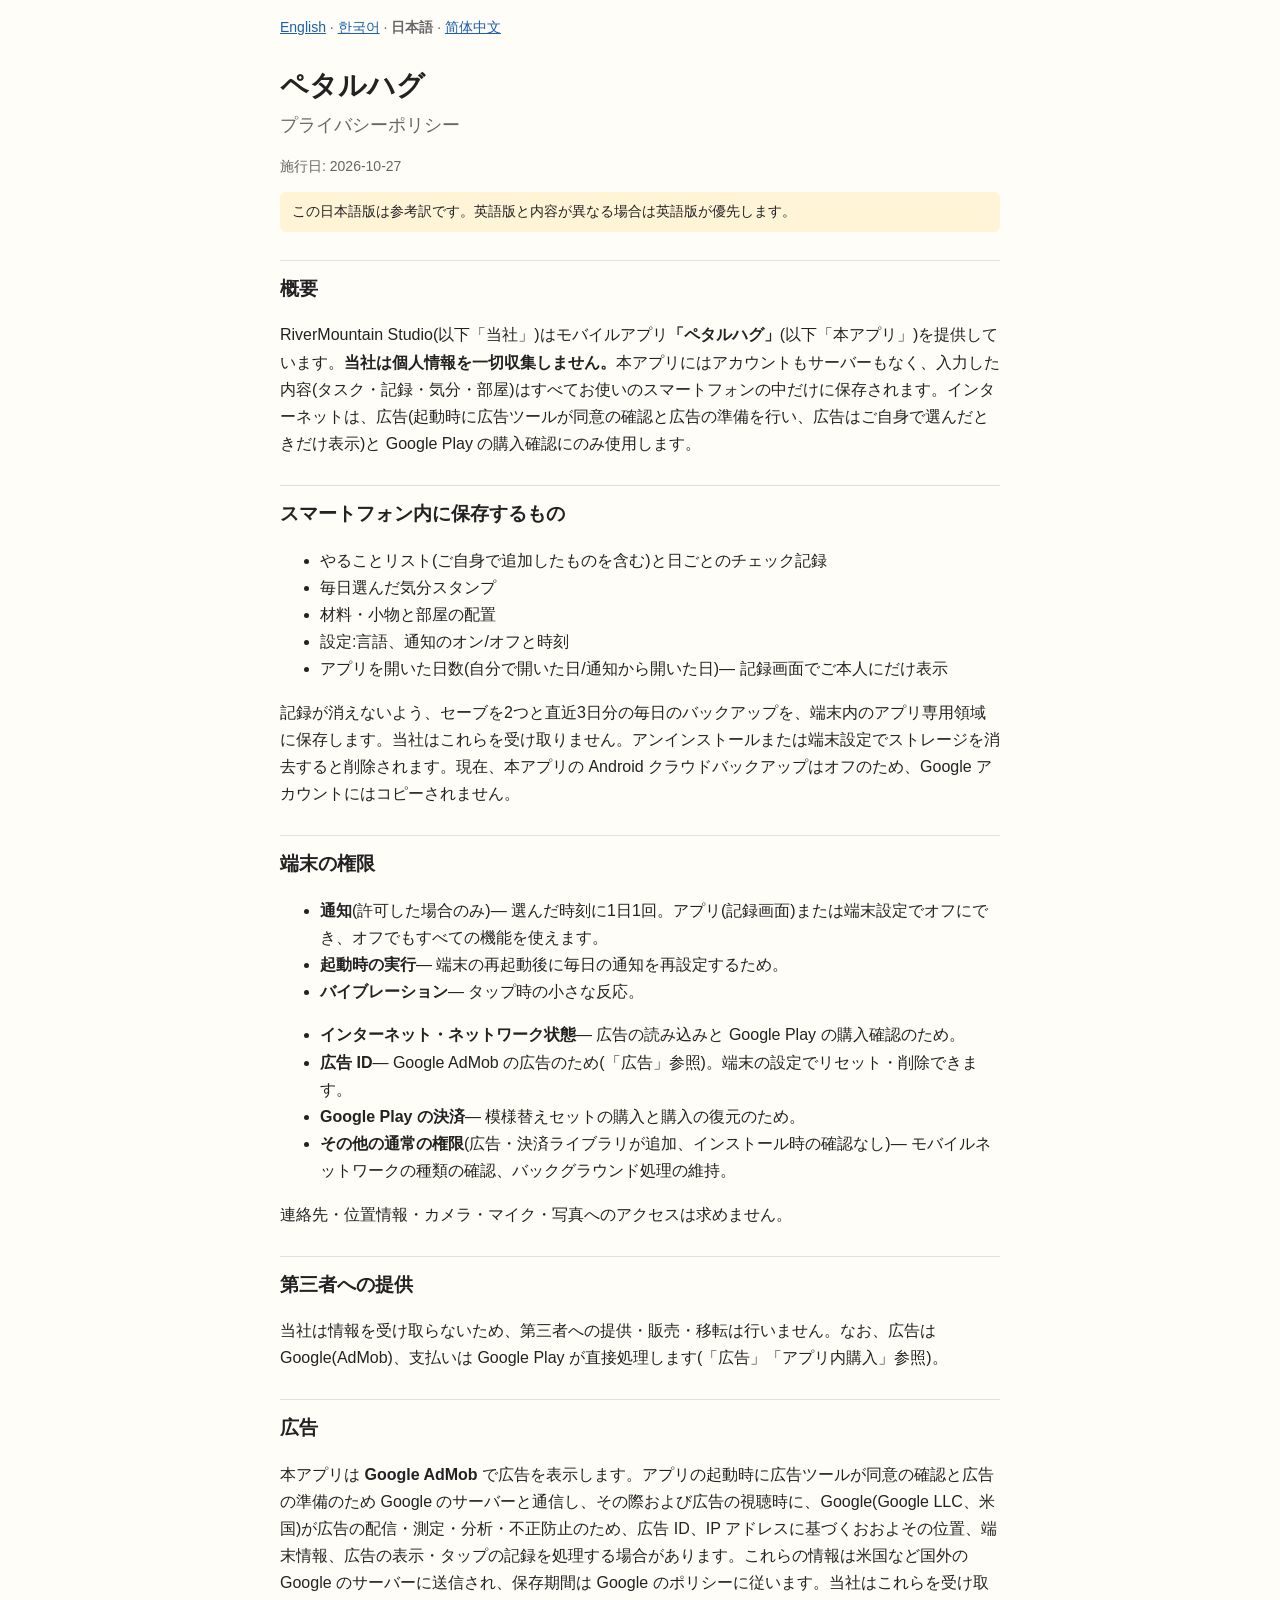
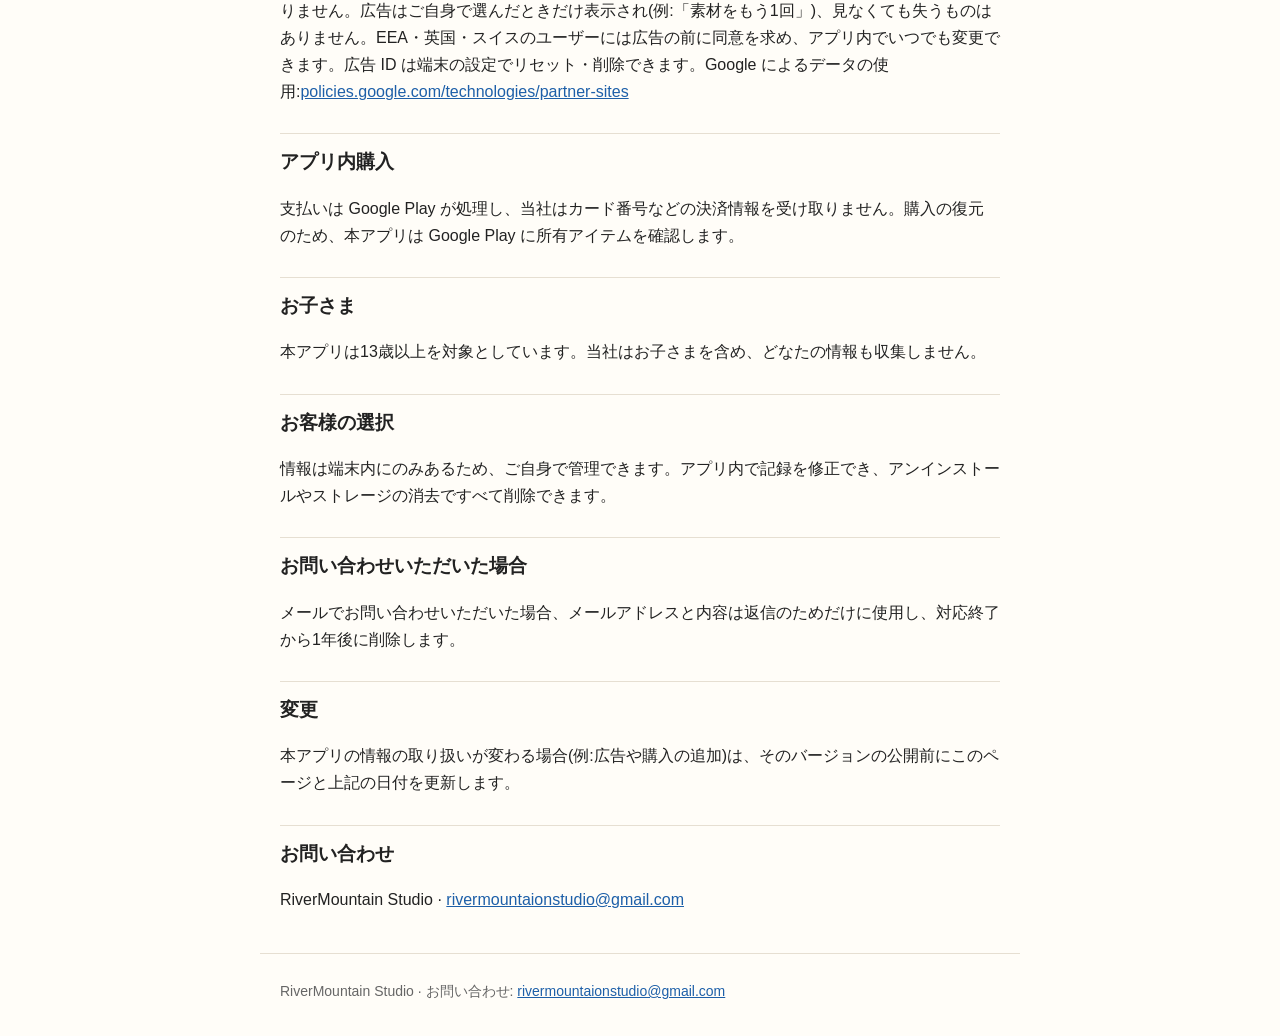
==== ja.html @ 533d4680 "Privacy policy (en/ko/ja/zh)" ====
<!doctype html>
<html lang="ja">
<head>
<meta charset="utf-8">
<meta name="viewport" content="width=device-width, initial-scale=1">
<meta name="robots" content="index,follow">
<title>ペタルハグ — プライバシーポリシー</title>
<link rel="stylesheet" href="style.css">
</head>
<body>
<header>
<nav class="langs" aria-label="Language"><a href="index.html" hreflang="en">English</a> · <a href="ko.html" hreflang="ko">한국어</a> · <strong>日本語</strong> · <a href="zh.html" hreflang="zh-Hans">简体中文</a></nav>
</header>
<main>
<h1>ペタルハグ<br><span class="sub">プライバシーポリシー</span></h1>
<p class="date">施行日: 2026-10-27</p>
<p class="note">この日本語版は参考訳です。英語版と内容が異なる場合は英語版が優先します。</p>
<section>
<h2>概要</h2>
<p>RiverMountain Studio(以下「当社」)はモバイルアプリ<strong>「ペタルハグ」</strong>(以下「本アプリ」)を提供しています。<strong>当社は個人情報を一切収集しません。</strong>本アプリにはアカウントもサーバーもなく、入力した内容(タスク・記録・気分・部屋)はすべてお使いのスマートフォンの中だけに保存されます。インターネットは、広告(起動時に広告ツールが同意の確認と広告の準備を行い、広告はご自身で選んだときだけ表示)と Google Play の購入確認にのみ使用します。</p>
</section>
<section>
<h2>スマートフォン内に保存するもの</h2>
<ul><li>やることリスト(ご自身で追加したものを含む)と日ごとのチェック記録</li><li>毎日選んだ気分スタンプ</li><li>材料・小物と部屋の配置</li><li>設定:言語、通知のオン/オフと時刻</li><li>アプリを開いた日数(自分で開いた日/通知から開いた日)— 記録画面でご本人にだけ表示</li></ul><p>記録が消えないよう、セーブを2つと直近3日分の毎日のバックアップを、端末内のアプリ専用領域に保存します。当社はこれらを受け取りません。アンインストールまたは端末設定でストレージを消去すると削除されます。現在、本アプリの Android クラウドバックアップはオフのため、Google アカウントにはコピーされません。</p>
</section>
<section>
<h2>端末の権限</h2>
<ul><li><strong>通知</strong>(許可した場合のみ)— 選んだ時刻に1日1回。アプリ(記録画面)または端末設定でオフにでき、オフでもすべての機能を使えます。</li><li><strong>起動時の実行</strong>— 端末の再起動後に毎日の通知を再設定するため。</li><li><strong>バイブレーション</strong>— タップ時の小さな反応。</li></ul><ul><li><strong>インターネット・ネットワーク状態</strong>— 広告の読み込みと Google Play の購入確認のため。</li><li><strong>広告 ID</strong>— Google AdMob の広告のため(「広告」参照)。端末の設定でリセット・削除できます。</li><li><strong>Google Play の決済</strong>— 模様替えセットの購入と購入の復元のため。</li><li><strong>その他の通常の権限</strong>(広告・決済ライブラリが追加、インストール時の確認なし)— モバイルネットワークの種類の確認、バックグラウンド処理の維持。</li></ul><p>連絡先・位置情報・カメラ・マイク・写真へのアクセスは求めません。</p>
</section>
<section>
<h2>第三者への提供</h2>
<p>当社は情報を受け取らないため、第三者への提供・販売・移転は行いません。なお、広告は Google(AdMob)、支払いは Google Play が直接処理します(「広告」「アプリ内購入」参照)。</p>
</section>
<section data-when="ads">
<h2>広告</h2>
<p>本アプリは <strong>Google AdMob</strong> で広告を表示します。アプリの起動時に広告ツールが同意の確認と広告の準備のため Google のサーバーと通信し、その際および広告の視聴時に、Google(Google LLC、米国)が広告の配信・測定・分析・不正防止のため、広告 ID、IP アドレスに基づくおおよその位置、端末情報、広告の表示・タップの記録を処理する場合があります。これらの情報は米国など国外の Google のサーバーに送信され、保存期間は Google のポリシーに従います。当社はこれらを受け取りません。広告はご自身で選んだときだけ表示され(例:「素材をもう1回」)、見なくても失うものはありません。EEA・英国・スイスのユーザーには広告の前に同意を求め、アプリ内でいつでも変更できます。広告 ID は端末の設定でリセット・削除できます。Google によるデータの使用:<a href="https://policies.google.com/technologies/partner-sites">policies.google.com/technologies/partner-sites</a></p>
</section>
<section data-when="purchases">
<h2>アプリ内購入</h2>
<p>支払いは Google Play が処理し、当社はカード番号などの決済情報を受け取りません。購入の復元のため、本アプリは Google Play に所有アイテムを確認します。</p>
</section>
<section hidden data-when="cloudbackup">
<h2>クラウドバックアップ</h2>
<p>端末で Android のバックアップがオンの場合、新しい端末で復元できるよう、Android が本アプリのセーブをお客様の Google アカウントにバックアップすることがあります。これは Google アカウントの設定に従い Google が処理し、当社は閲覧できません。</p>
</section>
<section>
<h2>お子さま</h2>
<p>本アプリは13歳以上を対象としています。当社はお子さまを含め、どなたの情報も収集しません。</p>
</section>
<section>
<h2>お客様の選択</h2>
<p>情報は端末内にのみあるため、ご自身で管理できます。アプリ内で記録を修正でき、アンインストールやストレージの消去ですべて削除できます。</p>
</section>
<section>
<h2>お問い合わせいただいた場合</h2>
<p>メールでお問い合わせいただいた場合、メールアドレスと内容は返信のためだけに使用し、対応終了から1年後に削除します。</p>
</section>
<section>
<h2>変更</h2>
<p>本アプリの情報の取り扱いが変わる場合(例:広告や購入の追加)は、そのバージョンの公開前にこのページと上記の日付を更新します。</p>
</section>
<section>
<h2>お問い合わせ</h2>
<p>RiverMountain Studio · <a href="mailto:rivermountaionstudio@gmail.com">rivermountaionstudio@gmail.com</a></p>
</section>
</main>
<footer>
<p>RiverMountain Studio · お問い合わせ: <a href="mailto:rivermountaionstudio@gmail.com">rivermountaionstudio@gmail.com</a></p>
</footer>
</body>
</html>
---- style.css ----
/* No external fonts or scripts on purpose (privacy page must not track). */
:root { color-scheme: light dark; --fg:#222; --bg:#fffdf8; --muted:#666; --line:#e6dfd2; --link:#1d5fa8; --note:#fff4d6; }
@media (prefers-color-scheme: dark) { :root { --fg:#eee; --bg:#1b1a18; --muted:#aaa; --line:#3a3630; --link:#8cc0ff; --note:#3a3220; } }
* { box-sizing: border-box; }
body { margin:0; background:var(--bg); color:var(--fg); font: 16px/1.7 -apple-system, BlinkMacSystemFont, "Segoe UI", "Apple SD Gothic Neo", "Malgun Gothic", "Hiragino Sans", "Yu Gothic", "PingFang SC", "Microsoft YaHei", sans-serif; }
header, main, footer { max-width: 760px; margin: 0 auto; padding: 0 20px; }
header { padding-top: 16px; }
.langs { font-size: 14px; color: var(--muted); }
a { color: var(--link); }
h1 { font-size: 28px; line-height: 1.3; margin: 28px 0 8px; }
h1 .sub { font-size: 18px; font-weight: 500; color: var(--muted); }
h2 { font-size: 19px; margin: 28px 0 6px; padding-top: 12px; border-top: 1px solid var(--line); }
.date, .crumb, .small { font-size: 14px; color: var(--muted); }
.note { background: var(--note); padding: 8px 12px; border-radius: 6px; font-size: 14px; }
ul.products { padding-left: 20px; }
ul.products li { margin: 10px 0; }
code { font-size: 15px; }
footer { margin: 40px auto 32px; padding-top: 12px; border-top: 1px solid var(--line); font-size: 14px; color: var(--muted); }
main, footer { overflow-wrap: anywhere; }
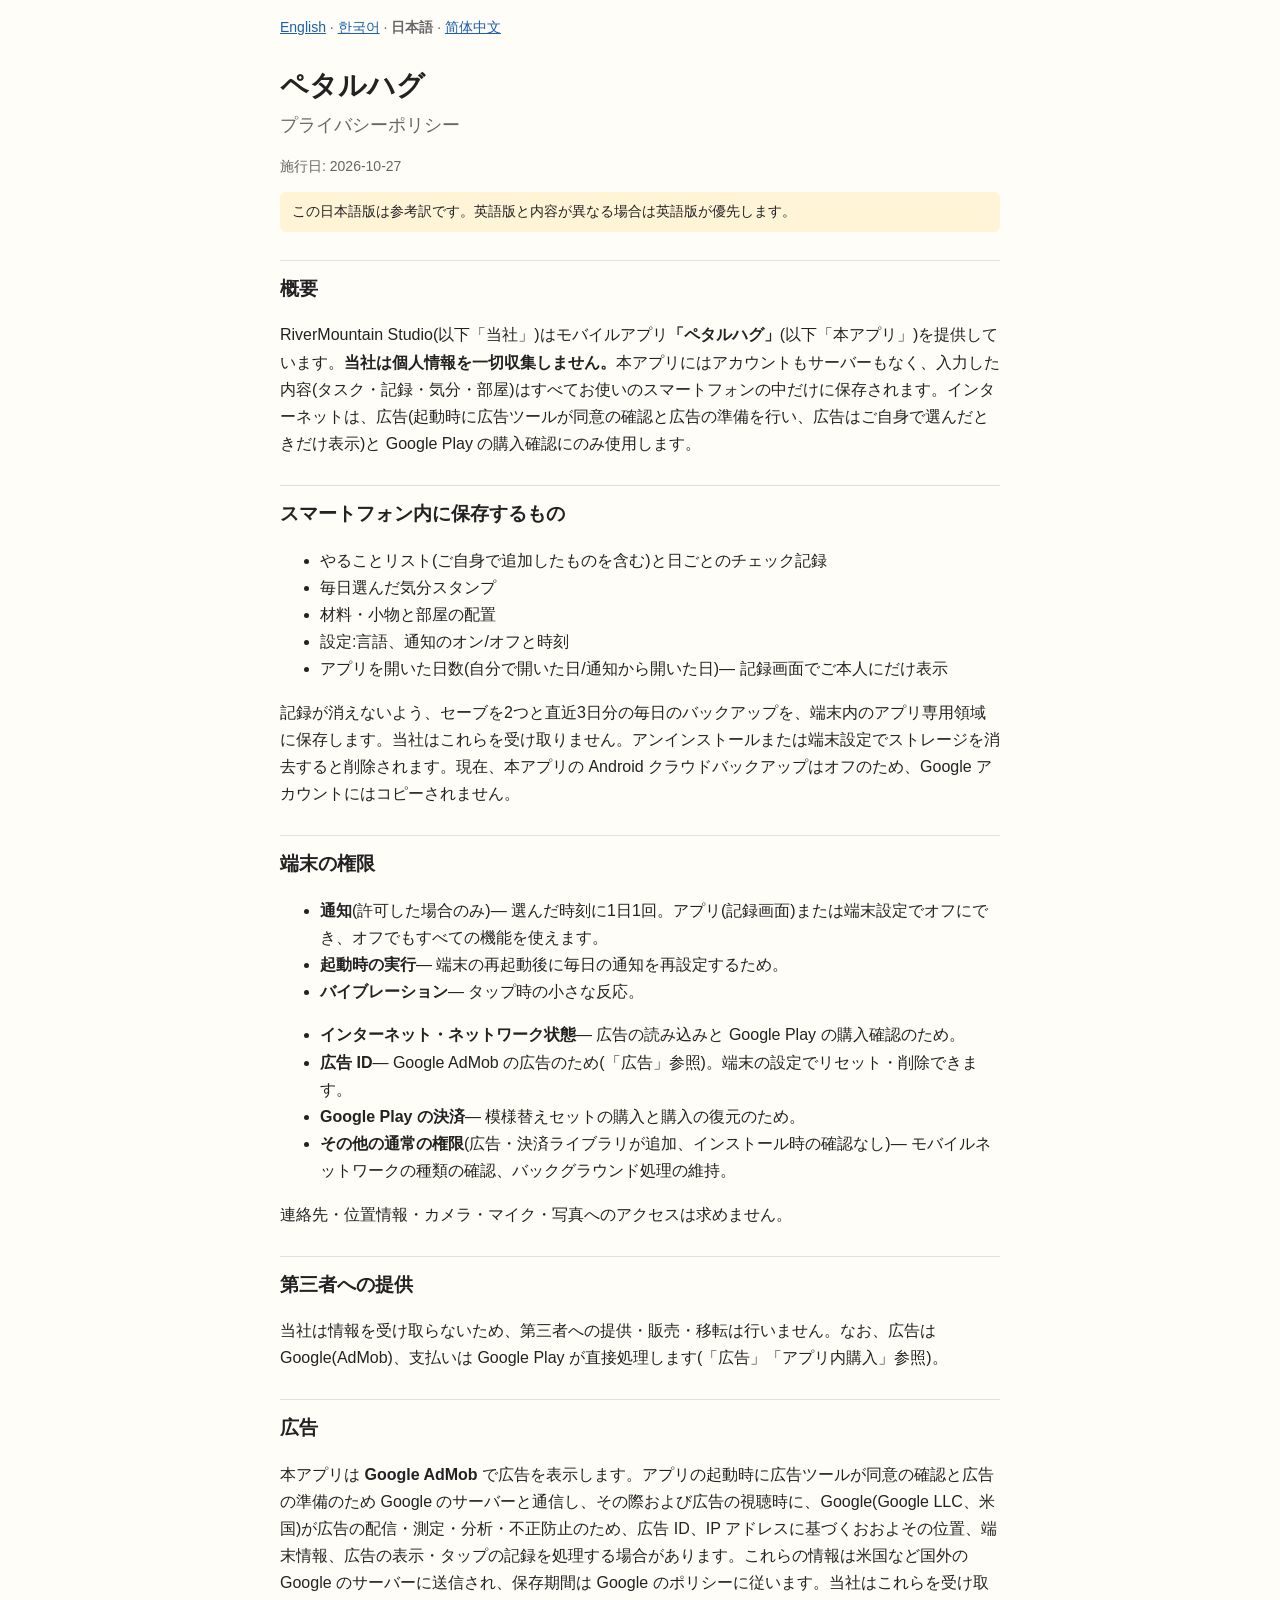
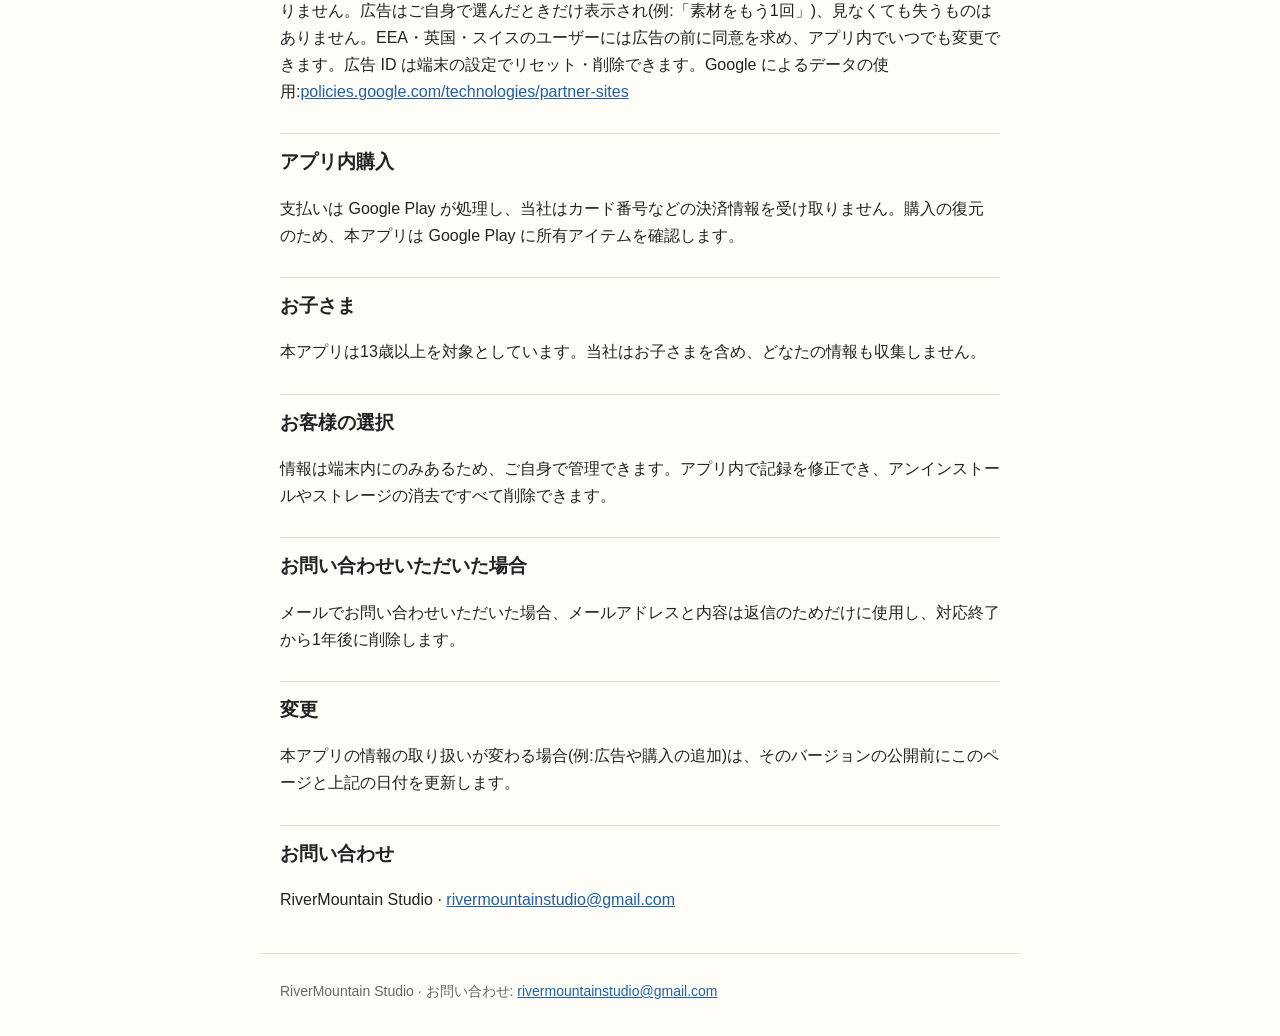
==== commit 69e08161: "Contact email" ====
--- a/ja.html
+++ b/ja.html
@@ -61,11 +61,11 @@
 </section>
 <section>
 <h2>お問い合わせ</h2>
-<p>RiverMountain Studio · <a href="mailto:rivermountaionstudio@gmail.com">rivermountaionstudio@gmail.com</a></p>
+<p>RiverMountain Studio · <a href="mailto:rivermountainstudio@gmail.com">rivermountainstudio@gmail.com</a></p>
 </section>
 </main>
 <footer>
-<p>RiverMountain Studio · お問い合わせ: <a href="mailto:rivermountaionstudio@gmail.com">rivermountaionstudio@gmail.com</a></p>
+<p>RiverMountain Studio · お問い合わせ: <a href="mailto:rivermountainstudio@gmail.com">rivermountainstudio@gmail.com</a></p>
 </footer>
 </body>
 </html>
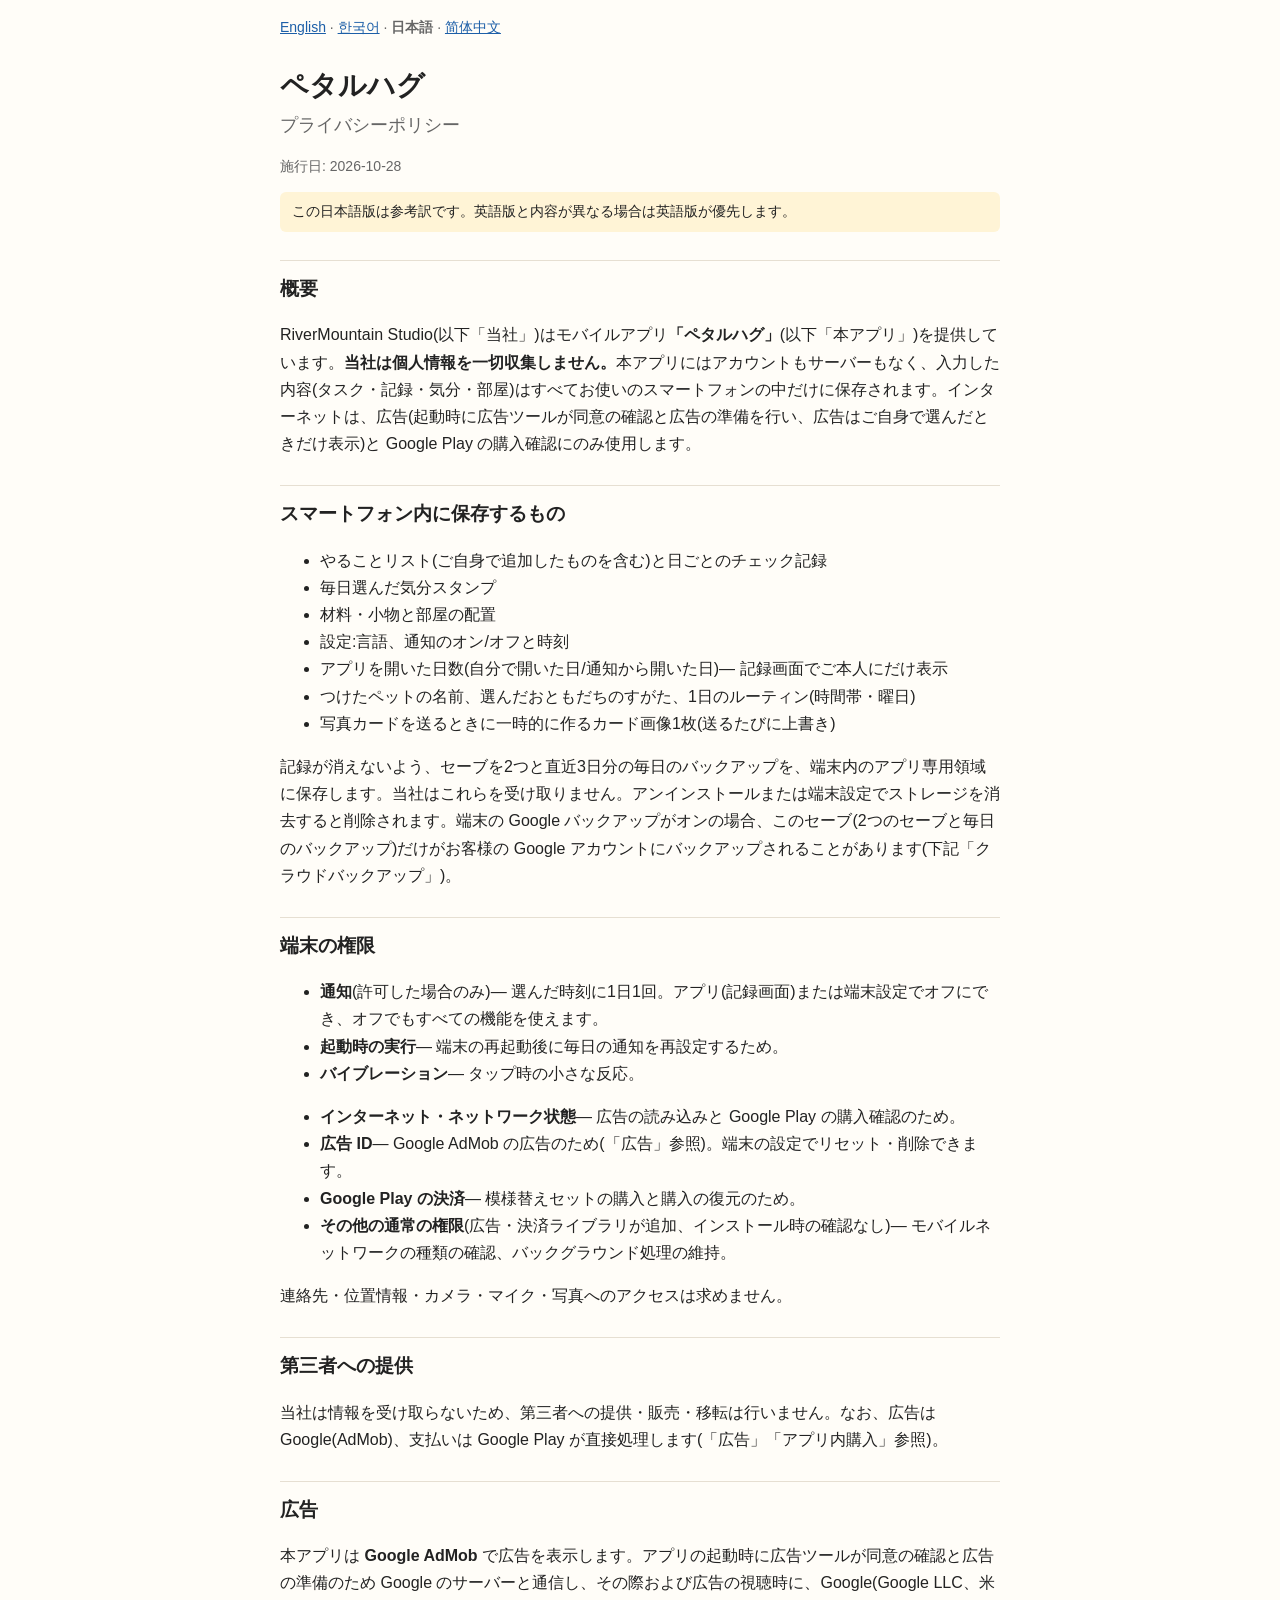
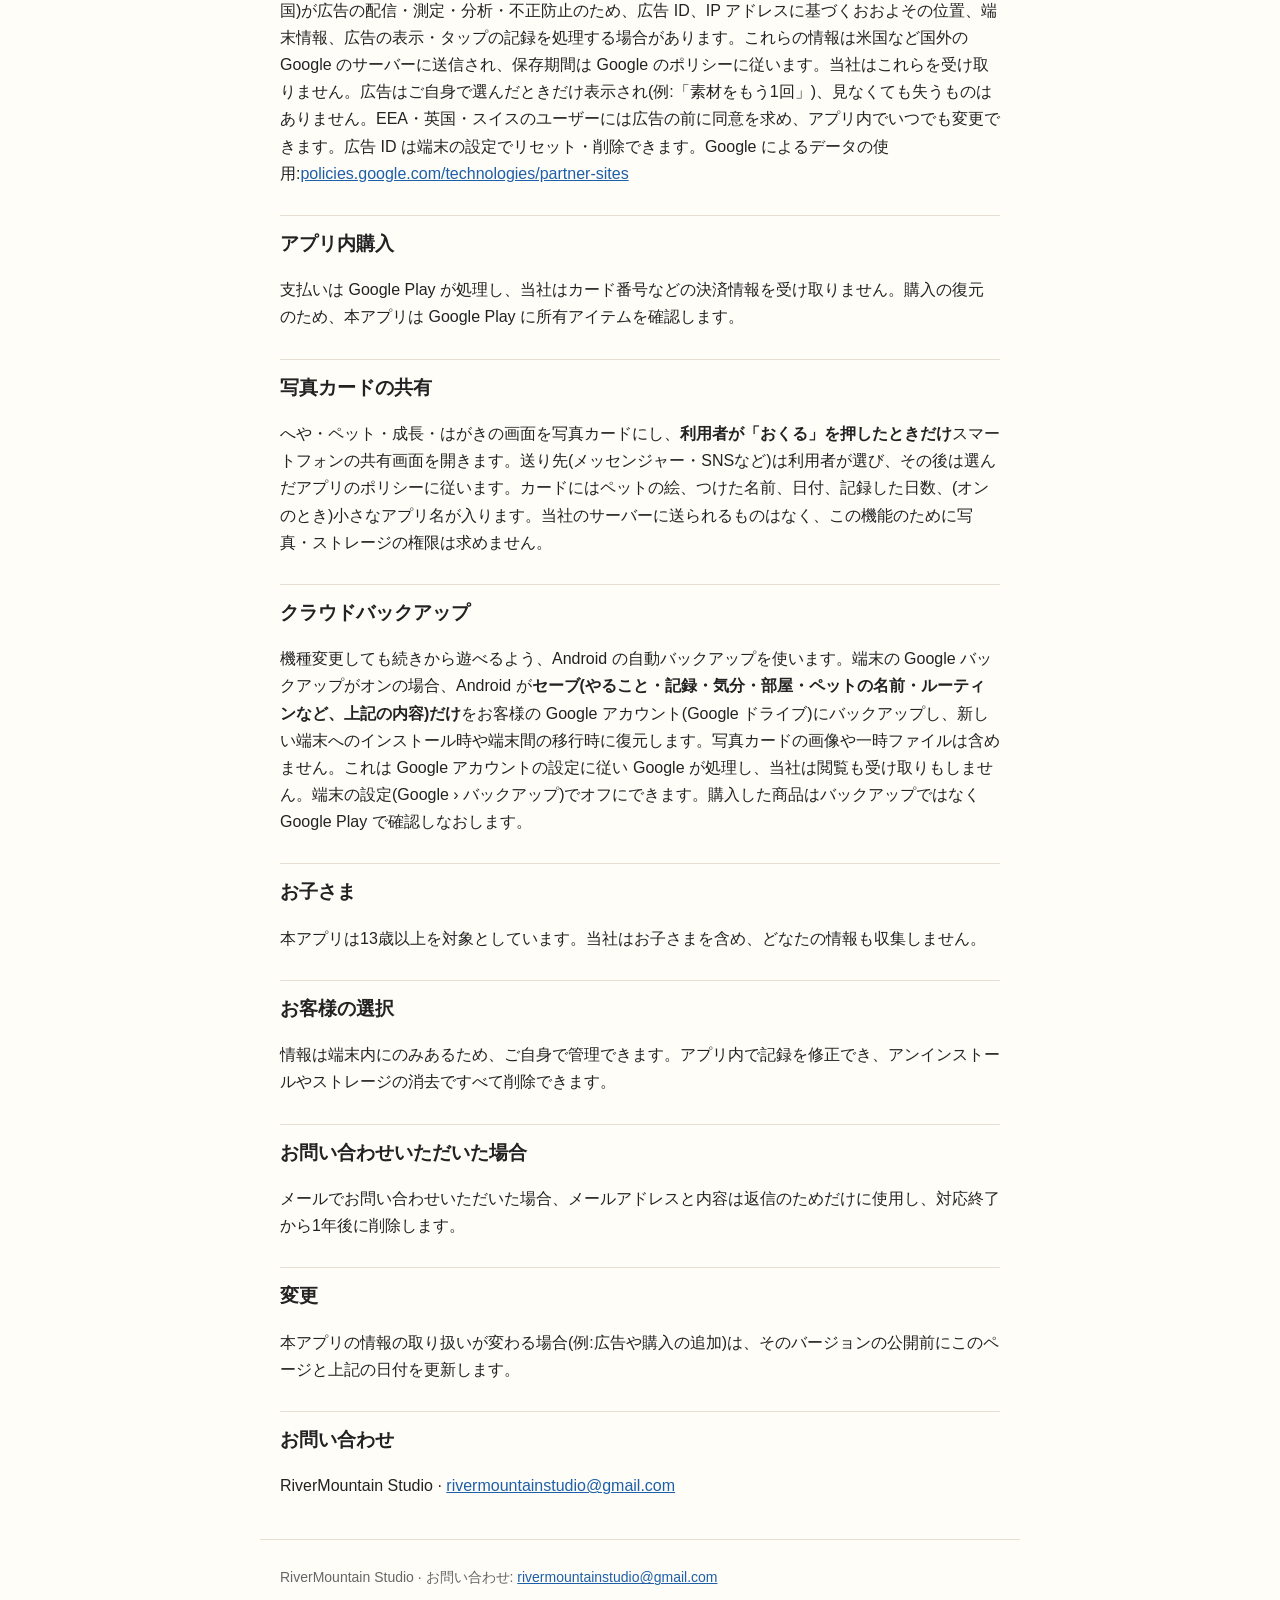
==== commit e78d757a: "Privacy policy: routines, pet names, share cards, auto backup" ====
--- a/ja.html
+++ b/ja.html
@@ -13,7 +13,7 @@
 </header>
 <main>
 <h1>ペタルハグ<br><span class="sub">プライバシーポリシー</span></h1>
-<p class="date">施行日: 2026-10-27</p>
+<p class="date">施行日: 2026-10-28</p>
 <p class="note">この日本語版は参考訳です。英語版と内容が異なる場合は英語版が優先します。</p>
 <section>
 <h2>概要</h2>
@@ -21,7 +21,7 @@
 </section>
 <section>
 <h2>スマートフォン内に保存するもの</h2>
-<ul><li>やることリスト(ご自身で追加したものを含む)と日ごとのチェック記録</li><li>毎日選んだ気分スタンプ</li><li>材料・小物と部屋の配置</li><li>設定:言語、通知のオン/オフと時刻</li><li>アプリを開いた日数(自分で開いた日/通知から開いた日)— 記録画面でご本人にだけ表示</li></ul><p>記録が消えないよう、セーブを2つと直近3日分の毎日のバックアップを、端末内のアプリ専用領域に保存します。当社はこれらを受け取りません。アンインストールまたは端末設定でストレージを消去すると削除されます。現在、本アプリの Android クラウドバックアップはオフのため、Google アカウントにはコピーされません。</p>
+<ul><li>やることリスト(ご自身で追加したものを含む)と日ごとのチェック記録</li><li>毎日選んだ気分スタンプ</li><li>材料・小物と部屋の配置</li><li>設定:言語、通知のオン/オフと時刻</li><li>アプリを開いた日数(自分で開いた日/通知から開いた日)— 記録画面でご本人にだけ表示</li><li>つけたペットの名前、選んだおともだちのすがた、1日のルーティン(時間帯・曜日)</li><li>写真カードを送るときに一時的に作るカード画像1枚(送るたびに上書き)</li></ul><p>記録が消えないよう、セーブを2つと直近3日分の毎日のバックアップを、端末内のアプリ専用領域に保存します。当社はこれらを受け取りません。アンインストールまたは端末設定でストレージを消去すると削除されます。端末の Google バックアップがオンの場合、このセーブ(2つのセーブと毎日のバックアップ)だけがお客様の Google アカウントにバックアップされることがあります(下記「クラウドバックアップ」)。</p>
 </section>
 <section>
 <h2>端末の権限</h2>
@@ -39,9 +39,13 @@
 <h2>アプリ内購入</h2>
 <p>支払いは Google Play が処理し、当社はカード番号などの決済情報を受け取りません。購入の復元のため、本アプリは Google Play に所有アイテムを確認します。</p>
 </section>
-<section hidden data-when="cloudbackup">
+<section>
+<h2>写真カードの共有</h2>
+<p>へや・ペット・成長・はがきの画面を写真カードにし、<strong>利用者が「おくる」を押したときだけ</strong>スマートフォンの共有画面を開きます。送り先(メッセンジャー・SNSなど)は利用者が選び、その後は選んだアプリのポリシーに従います。カードにはペットの絵、つけた名前、日付、記録した日数、(オンのとき)小さなアプリ名が入ります。当社のサーバーに送られるものはなく、この機能のために写真・ストレージの権限は求めません。</p>
+</section>
+<section data-when="cloudbackup">
 <h2>クラウドバックアップ</h2>
-<p>端末で Android のバックアップがオンの場合、新しい端末で復元できるよう、Android が本アプリのセーブをお客様の Google アカウントにバックアップすることがあります。これは Google アカウントの設定に従い Google が処理し、当社は閲覧できません。</p>
+<p>機種変更しても続きから遊べるよう、Android の自動バックアップを使います。端末の Google バックアップがオンの場合、Android が<strong>セーブ(やること・記録・気分・部屋・ペットの名前・ルーティンなど、上記の内容)だけ</strong>をお客様の Google アカウント(Google ドライブ)にバックアップし、新しい端末へのインストール時や端末間の移行時に復元します。写真カードの画像や一時ファイルは含めません。これは Google アカウントの設定に従い Google が処理し、当社は閲覧も受け取りもしません。端末の設定(Google › バックアップ)でオフにできます。購入した商品はバックアップではなく Google Play で確認しなおします。</p>
 </section>
 <section>
 <h2>お子さま</h2>
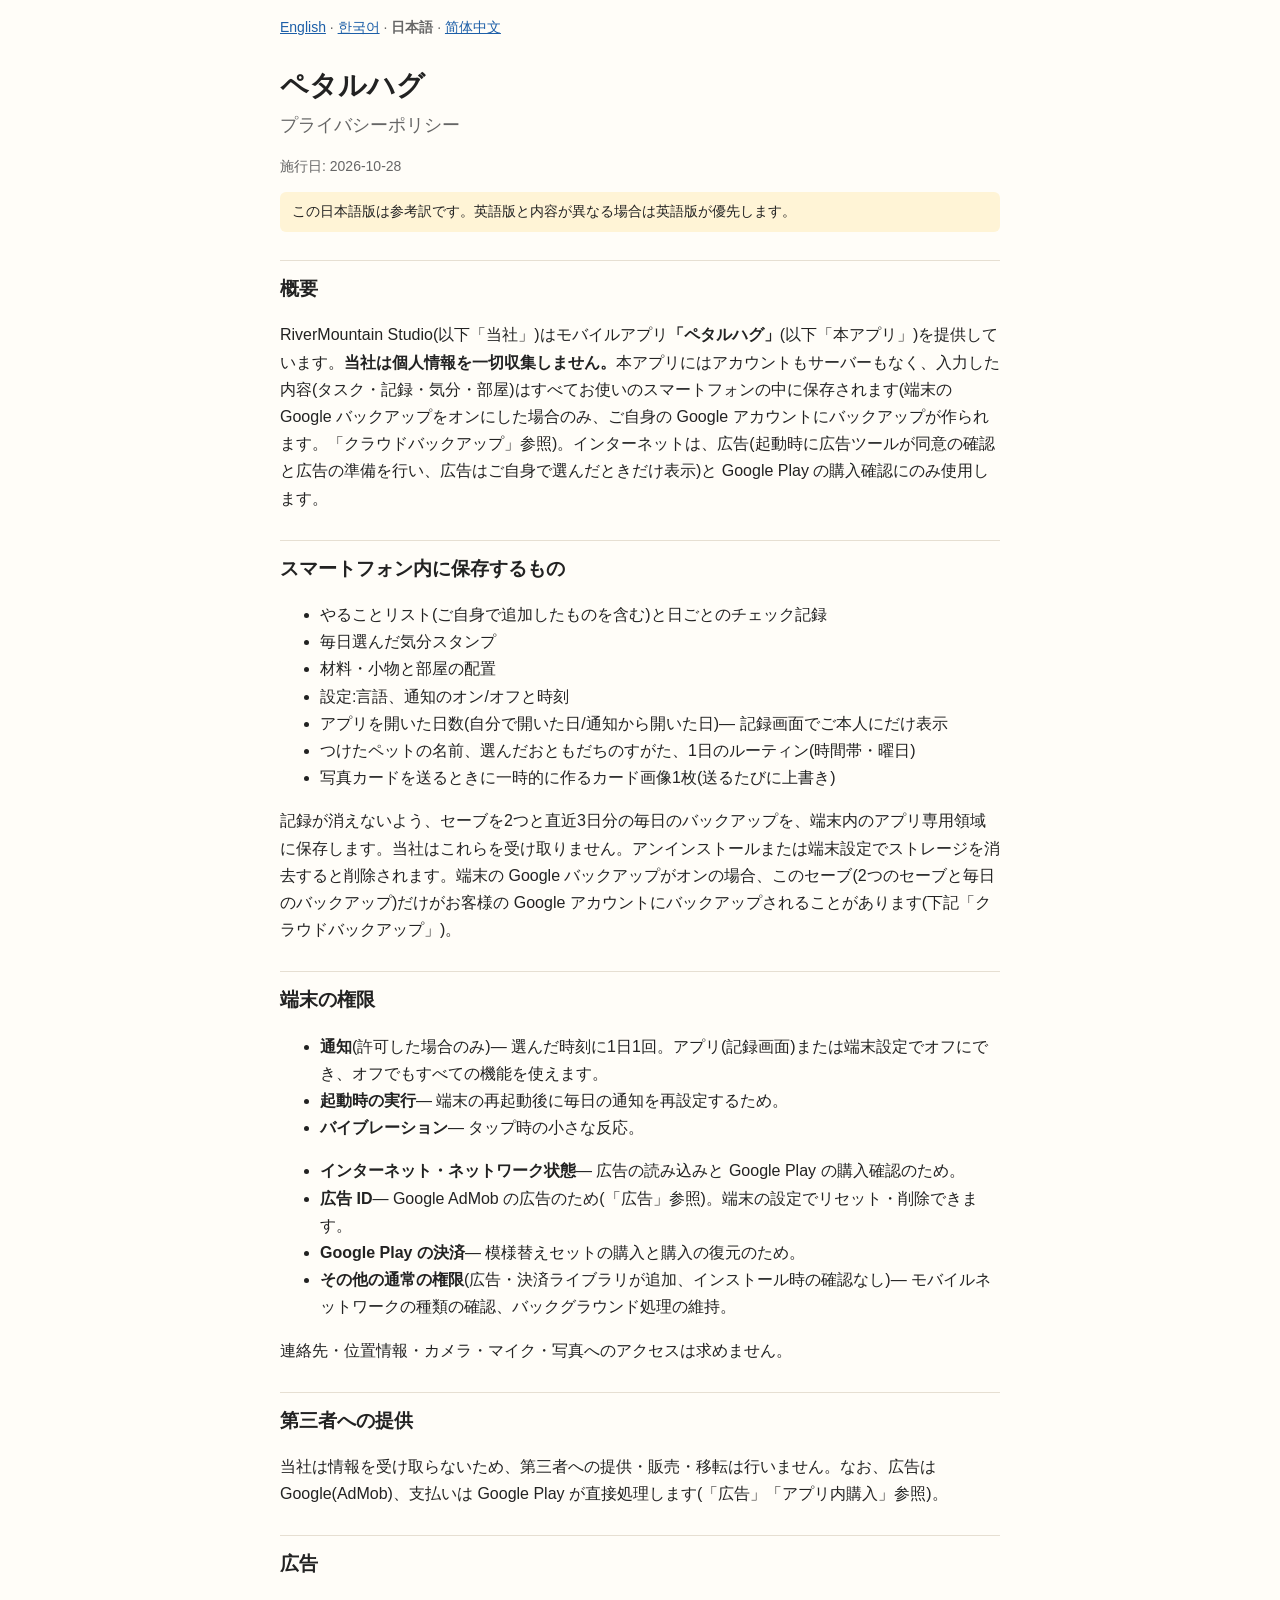
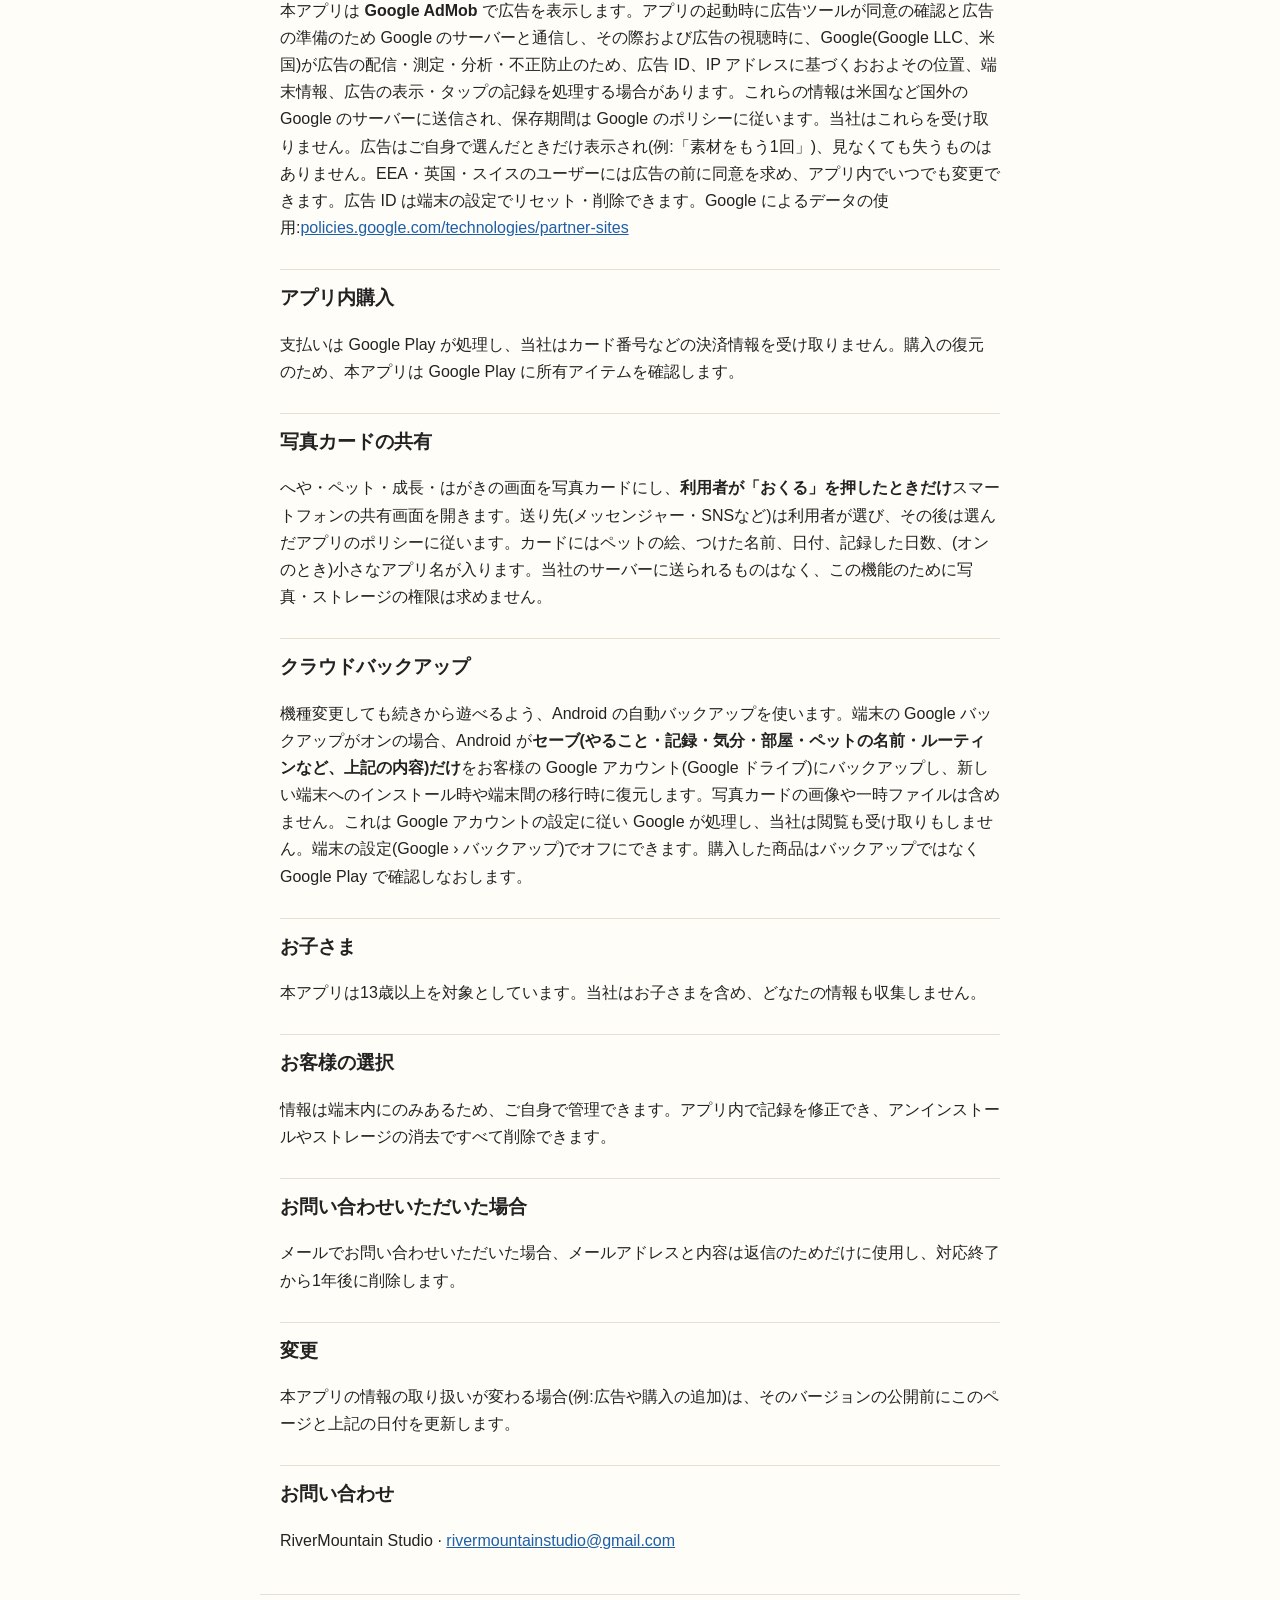
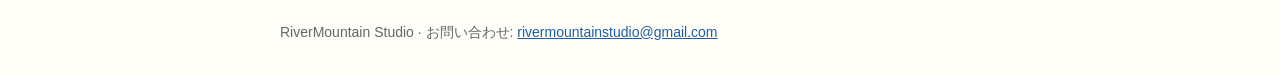
==== commit 94bcbb22: "Privacy policy: clarify backup copy in summary" ====
--- a/ja.html
+++ b/ja.html
@@ -17,7 +17,7 @@
 <p class="note">この日本語版は参考訳です。英語版と内容が異なる場合は英語版が優先します。</p>
 <section>
 <h2>概要</h2>
-<p>RiverMountain Studio(以下「当社」)はモバイルアプリ<strong>「ペタルハグ」</strong>(以下「本アプリ」)を提供しています。<strong>当社は個人情報を一切収集しません。</strong>本アプリにはアカウントもサーバーもなく、入力した内容(タスク・記録・気分・部屋)はすべてお使いのスマートフォンの中だけに保存されます。インターネットは、広告(起動時に広告ツールが同意の確認と広告の準備を行い、広告はご自身で選んだときだけ表示)と Google Play の購入確認にのみ使用します。</p>
+<p>RiverMountain Studio(以下「当社」)はモバイルアプリ<strong>「ペタルハグ」</strong>(以下「本アプリ」)を提供しています。<strong>当社は個人情報を一切収集しません。</strong>本アプリにはアカウントもサーバーもなく、入力した内容(タスク・記録・気分・部屋)はすべてお使いのスマートフォンの中に保存されます(端末の Google バックアップをオンにした場合のみ、ご自身の Google アカウントにバックアップが作られます。「クラウドバックアップ」参照)。インターネットは、広告(起動時に広告ツールが同意の確認と広告の準備を行い、広告はご自身で選んだときだけ表示)と Google Play の購入確認にのみ使用します。</p>
 </section>
 <section>
 <h2>スマートフォン内に保存するもの</h2>
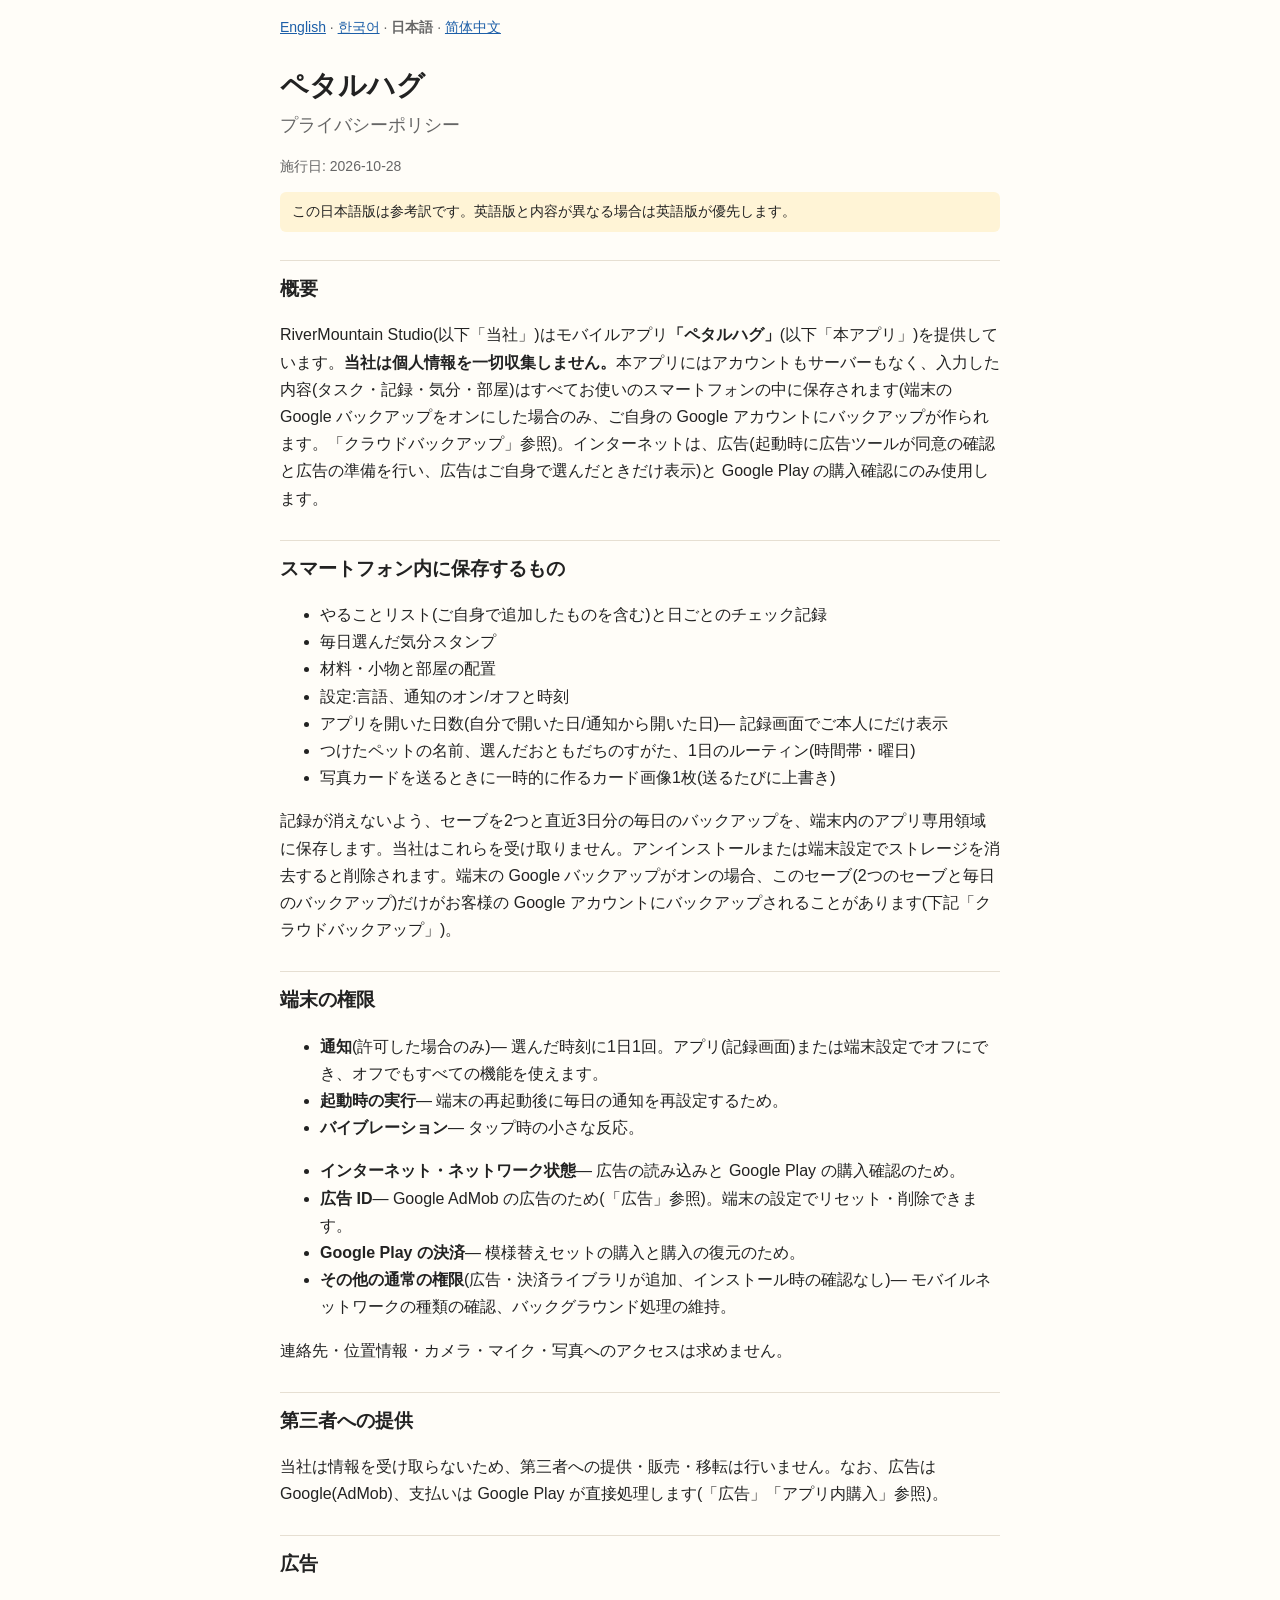
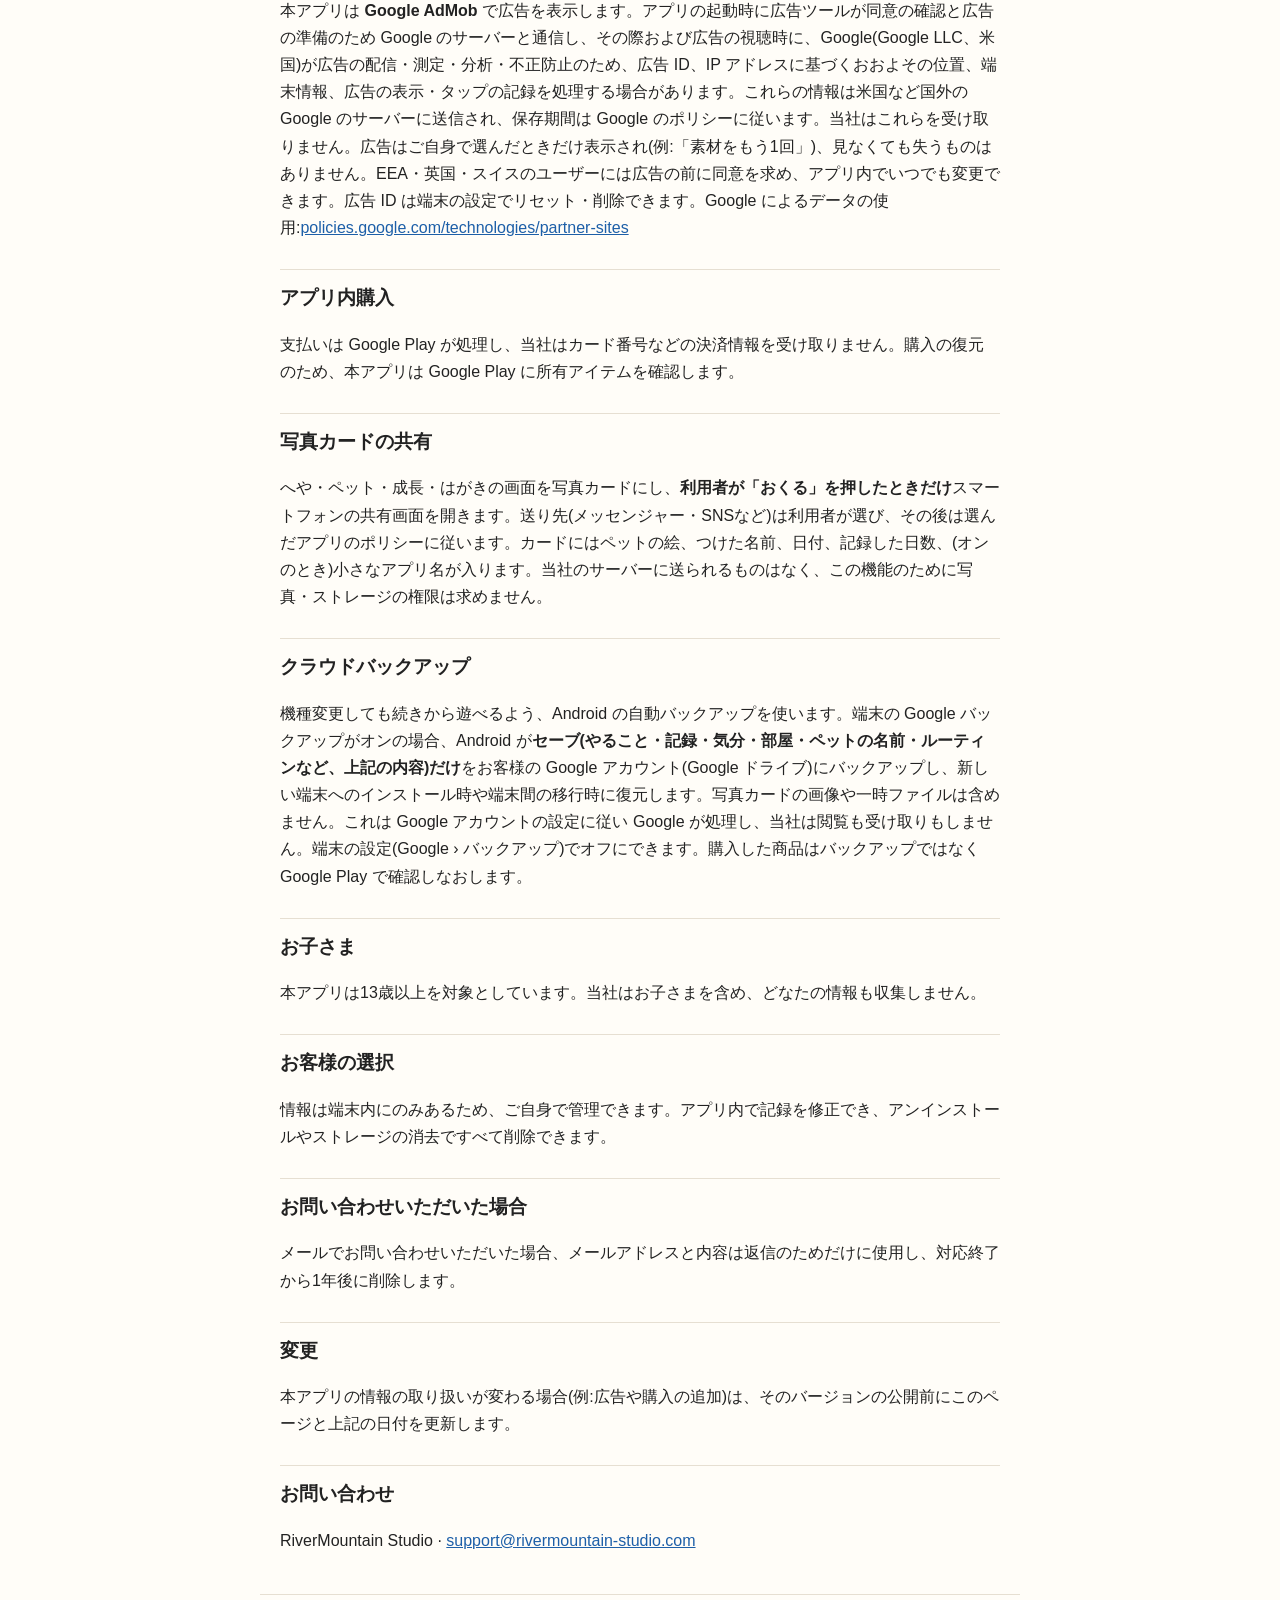
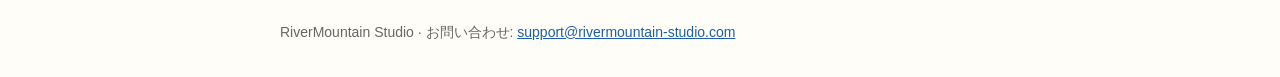
==== commit 8bdefcfe: "Contact email: support@rivermountain-studio.com" ====
--- a/ja.html
+++ b/ja.html
@@ -65,11 +65,11 @@
 </section>
 <section>
 <h2>お問い合わせ</h2>
-<p>RiverMountain Studio · <a href="mailto:rivermountainstudio@gmail.com">rivermountainstudio@gmail.com</a></p>
+<p>RiverMountain Studio · <a href="mailto:support@rivermountain-studio.com">support@rivermountain-studio.com</a></p>
 </section>
 </main>
 <footer>
-<p>RiverMountain Studio · お問い合わせ: <a href="mailto:rivermountainstudio@gmail.com">rivermountainstudio@gmail.com</a></p>
+<p>RiverMountain Studio · お問い合わせ: <a href="mailto:support@rivermountain-studio.com">support@rivermountain-studio.com</a></p>
 </footer>
 </body>
 </html>
